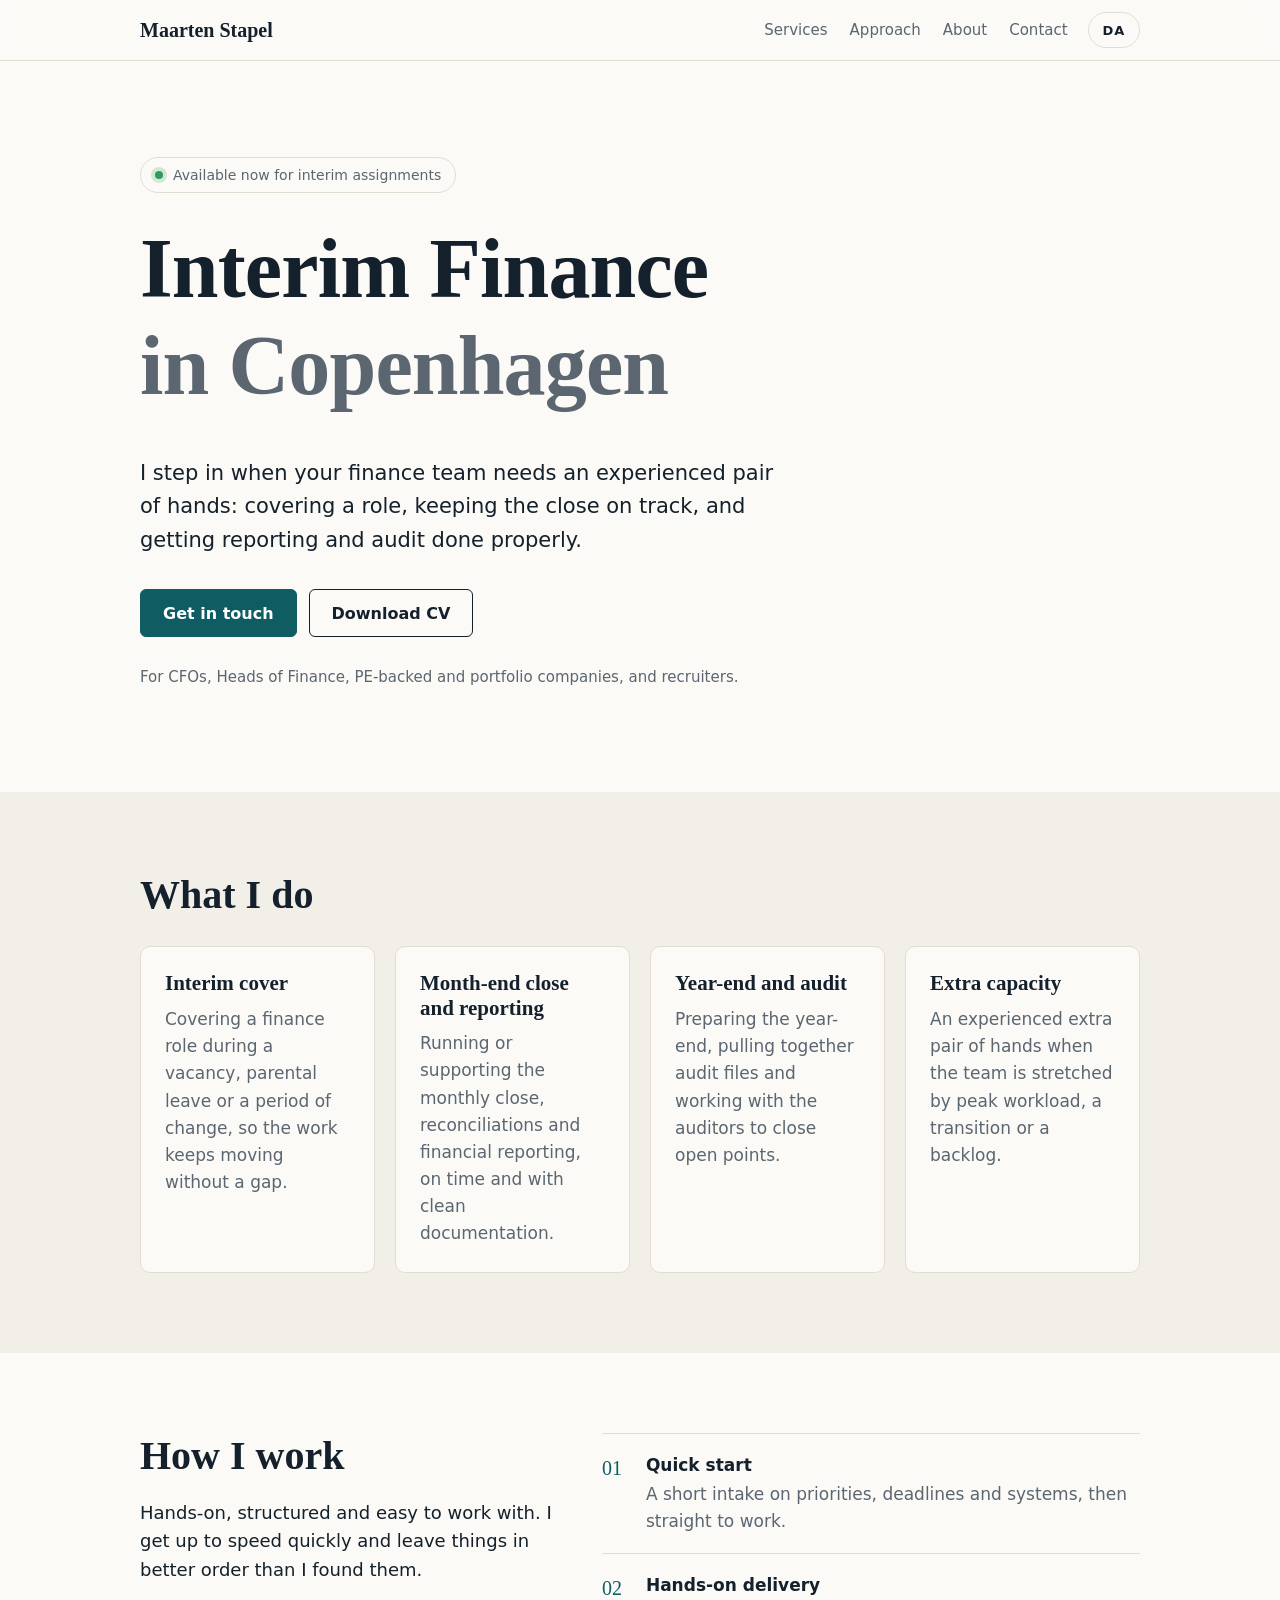
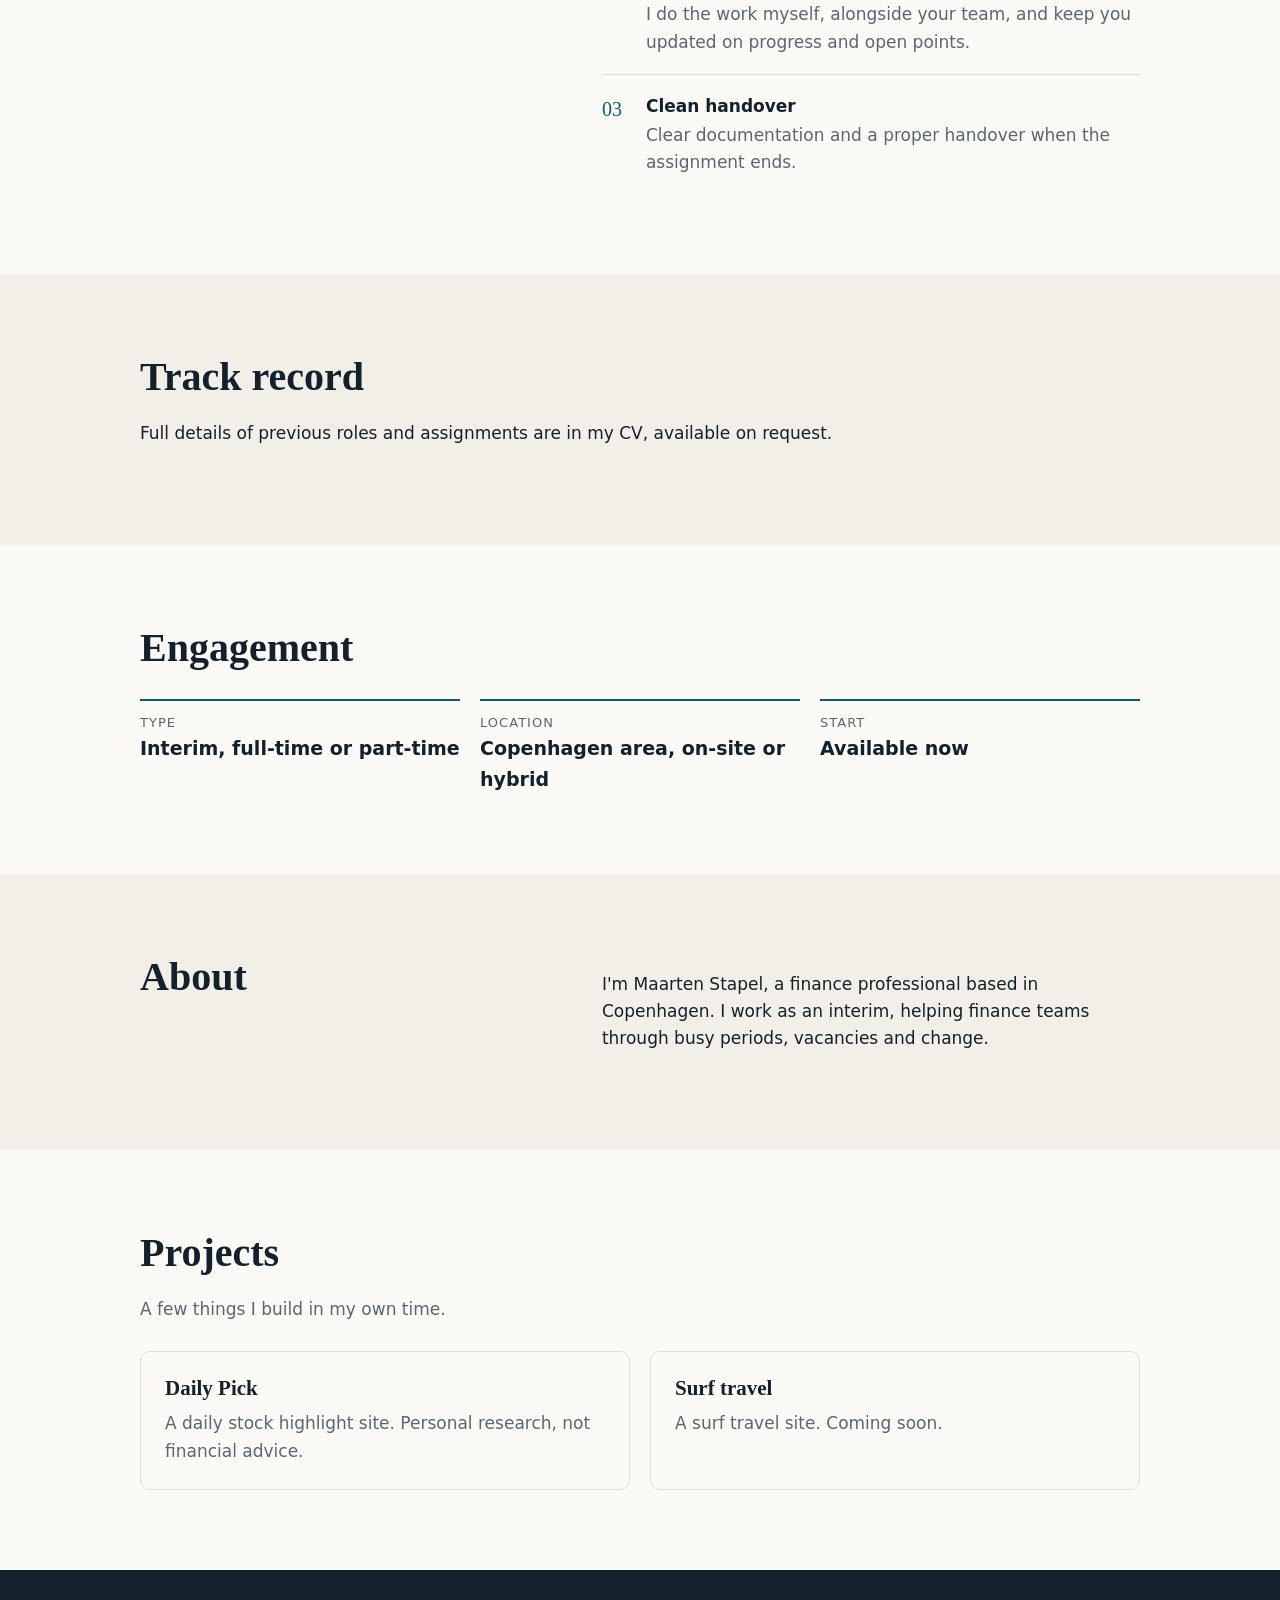
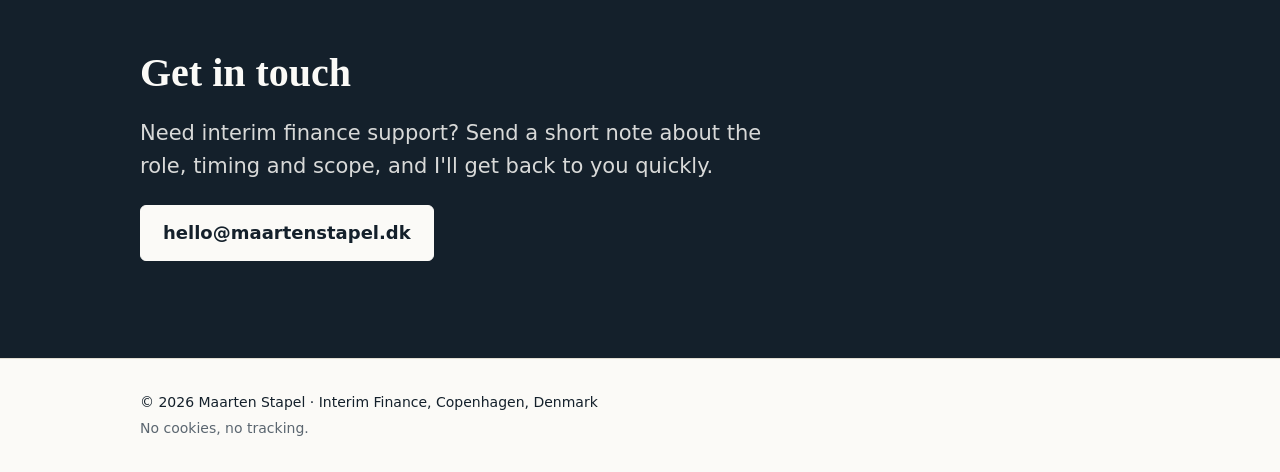
==== index.html @ fed380ad "Build single-page site: EN/DA toggle, SEO, Cloudflare Pages ready Co-Authored-By: Claude Opus 5.5 <n" ====
<!doctype html>
<html lang="en">
<head>
<meta charset="utf-8">
<meta name="viewport" content="width=device-width, initial-scale=1">
<title>Maarten Stapel | Interim Finance in Copenhagen, Denmark</title>
<meta name="description" content="Maarten Stapel, interim finance professional in Copenhagen. Hands-on interim cover for month-end close, financial reporting and year-end audit. Available now. Interim økonomichef / controller, København.">
<link rel="canonical" href="https://maartenstapel.dk/">
<link rel="alternate" hreflang="en" href="https://maartenstapel.dk/">
<link rel="alternate" hreflang="da" href="https://maartenstapel.dk/?lang=da">
<link rel="alternate" hreflang="x-default" href="https://maartenstapel.dk/">
<meta name="theme-color" content="#0f2b3d">
<meta property="og:type" content="website">
<meta property="og:url" content="https://maartenstapel.dk/">
<meta property="og:title" content="Maarten Stapel | Interim Finance, Copenhagen">
<meta property="og:description" content="Hands-on interim finance support in Copenhagen and across Denmark. Available now.">
<meta property="og:locale" content="en_GB">
<meta property="og:locale:alternate" content="da_DK">
<link rel="icon" href="/favicon.svg" type="image/svg+xml">
<link rel="stylesheet" href="/assets/style.css">
<script type="application/ld+json">
{
  "@context": "https://schema.org",
  "@graph": [
    {
      "@type": "Person",
      "@id": "https://maartenstapel.dk/#person",
      "name": "Maarten Stapel",
      "jobTitle": "Interim Finance Professional",
      "url": "https://maartenstapel.dk/",
      "email": "mailto:hello@maartenstapel.dk",
      "address": {"@type": "PostalAddress", "addressLocality": "Copenhagen", "addressCountry": "DK"},
      "knowsAbout": ["Interim finance", "Financial reporting", "Month-end close", "Year-end audit", "Controlling"]
    },
    {
      "@type": "ProfessionalService",
      "@id": "https://maartenstapel.dk/#service",
      "name": "Maarten Stapel – Interim Finance",
      "alternateName": "Maarten Stapel – Interim økonomi",
      "url": "https://maartenstapel.dk/",
      "email": "hello@maartenstapel.dk",
      "founder": {"@id": "https://maartenstapel.dk/#person"},
      "address": {"@type": "PostalAddress", "addressLocality": "Copenhagen", "addressCountry": "DK"},
      "areaServed": [{"@type": "City", "name": "Copenhagen"}, {"@type": "Country", "name": "Denmark"}],
      "serviceType": ["Interim finance", "Interim controller", "Interim økonomichef", "Financial reporting", "Month-end close support"]
    }
  ]
}
</script>
</head>
<body>
<a class="skip" href="#main" data-i18n="skip">Skip to content</a>

<header class="site-header">
  <div class="wrap bar">
    <a class="brand" href="#top" aria-label="Maarten Stapel, home">Maarten Stapel</a>
    <nav class="nav" aria-label="Main">
      <a href="#services" data-i18n="nav.services">Services</a>
      <a href="#approach" data-i18n="nav.approach">Approach</a>
      <a href="#about" data-i18n="nav.about">About</a>
      <a href="#contact" data-i18n="nav.contact">Contact</a>
    </nav>
    <button class="lang" id="lang-toggle" type="button" aria-label="Skift til dansk">DA</button>
  </div>
</header>

<main id="main">
  <section class="hero" id="top">
    <div class="wrap">
      <p class="status"><span class="dot" aria-hidden="true"></span><span data-i18n="hero.status">Available now for interim assignments</span></p>
      <h1><span data-i18n="hero.h1a">Interim Finance</span><br><span class="muted" data-i18n="hero.h1b">in Copenhagen</span></h1>
      <p class="lead" data-i18n="hero.lead">I step in when your finance team needs an experienced pair of hands: covering a role, keeping the close on track, and getting reporting and audit done properly.</p>
      <div class="ctas">
        <a class="btn primary" href="#contact" data-i18n="cta.contact">Get in touch</a>
        <a class="btn" id="cv-link" href="mailto:hello@maartenstapel.dk?subject=CV%20request" data-i18n="cta.cv">Download CV</a>
      </div>
      <p class="who" data-i18n="hero.who">For CFOs, Heads of Finance, PE-backed and portfolio companies, and recruiters.</p>
    </div>
  </section>

  <section id="services" class="band">
    <div class="wrap">
      <h2 data-i18n="services.h">What I do</h2>
      <div class="grid">
        <article class="card">
          <h3 data-i18n="services.1h">Interim cover</h3>
          <p data-i18n="services.1p">Covering a finance role during a vacancy, parental leave or a period of change, so the work keeps moving without a gap.</p>
        </article>
        <article class="card">
          <h3 data-i18n="services.2h">Month-end close and reporting</h3>
          <p data-i18n="services.2p">Running or supporting the monthly close, reconciliations and financial reporting, on time and with clean documentation.</p>
        </article>
        <article class="card">
          <h3 data-i18n="services.3h">Year-end and audit</h3>
          <p data-i18n="services.3p">Preparing the year-end, pulling together audit files and working with the auditors to close open points.</p>
        </article>
        <article class="card">
          <h3 data-i18n="services.4h">Extra capacity</h3>
          <p data-i18n="services.4p">An experienced extra pair of hands when the team is stretched by peak workload, a transition or a backlog.</p>
        </article>
      </div>
    </div>
  </section>

  <section id="approach">
    <div class="wrap two">
      <div>
        <h2 data-i18n="approach.h">How I work</h2>
        <p class="lead-s" data-i18n="approach.lead">Hands-on, structured and easy to work with. I get up to speed quickly and leave things in better order than I found them.</p>
      </div>
      <ol class="steps">
        <li><strong data-i18n="approach.1h">Quick start</strong><span data-i18n="approach.1p">A short intake on priorities, deadlines and systems, then straight to work.</span></li>
        <li><strong data-i18n="approach.2h">Hands-on delivery</strong><span data-i18n="approach.2p">I do the work myself, alongside your team, and keep you updated on progress and open points.</span></li>
        <li><strong data-i18n="approach.3h">Clean handover</strong><span data-i18n="approach.3p">Clear documentation and a proper handover when the assignment ends.</span></li>
      </ol>
    </div>
  </section>

  <section id="track" class="band">
    <div class="wrap">
      <h2 data-i18n="track.h">Track record</h2>
      <!-- TODO: fill from brief/CV. Real roles only, no invented clients or testimonials. -->
      <p data-i18n="track.p">Full details of previous roles and assignments are in my CV, available on request.</p>
    </div>
  </section>

  <section id="engagement">
    <div class="wrap">
      <h2 data-i18n="eng.h">Engagement</h2>
      <div class="grid three">
        <div class="fact"><span class="k" data-i18n="eng.1k">Type</span><span class="v" data-i18n="eng.1v">Interim, full-time or part-time</span></div>
        <div class="fact"><span class="k" data-i18n="eng.2k">Location</span><span class="v" data-i18n="eng.2v">Copenhagen area, on-site or hybrid</span></div>
        <div class="fact"><span class="k" data-i18n="eng.3k">Start</span><span class="v" data-i18n="eng.3v">Available now</span></div>
      </div>
    </div>
  </section>

  <section id="about" class="band">
    <div class="wrap two">
      <div>
        <h2 data-i18n="about.h">About</h2>
      </div>
      <div>
        <!-- TODO: replace with bio from brief; add photo at /assets/maarten.jpg -->
        <p data-i18n="about.p1">I'm Maarten Stapel, a finance professional based in Copenhagen. I work as an interim, helping finance teams through busy periods, vacancies and change.</p>
      </div>
    </div>
  </section>

  <section id="projects">
    <div class="wrap">
      <h2 data-i18n="projects.h">Projects</h2>
      <p class="muted" data-i18n="projects.p">A few things I build in my own time.</p>
      <div class="grid">
        <!-- TODO: add live URL of the investing site -->
        <article class="card small">
          <h3 data-i18n="projects.1h">Daily Pick</h3>
          <p data-i18n="projects.1p">A daily stock highlight site. Personal research, not financial advice.</p>
        </article>
        <article class="card small">
          <h3 data-i18n="projects.2h">Surf travel</h3>
          <p data-i18n="projects.2p">A surf travel site. Coming soon.</p>
        </article>
      </div>
    </div>
  </section>

  <section id="contact" class="contact">
    <div class="wrap">
      <h2 data-i18n="contact.h">Get in touch</h2>
      <p class="lead" data-i18n="contact.p">Need interim finance support? Send a short note about the role, timing and scope, and I'll get back to you quickly.</p>
      <p><a class="btn primary big" href="mailto:hello@maartenstapel.dk">hello@maartenstapel.dk</a></p>
    </div>
  </section>
</main>

<footer class="site-footer">
  <div class="wrap">
    <p>© <span id="y">2026</span> Maarten Stapel · <span data-i18n="footer.loc">Interim Finance, Copenhagen, Denmark</span></p>
    <p class="muted" data-i18n="footer.privacy">No cookies, no tracking.</p>
  </div>
</footer>

<script src="/assets/i18n.js" defer></script>
</body>
</html>
---- assets/style.css ----
:root{
  --bg:#fbfaf7; --bg2:#f2efe8; --ink:#14202b; --muted:#5b6670; --line:#e2ddd2;
  --accent:#0f5c63; --accent-ink:#fff; --dot:#2e9d5b;
  --serif:"Iowan Old Style","Palatino Linotype",Palatino,Georgia,serif;
  --sans:system-ui,-apple-system,"Segoe UI",Roboto,Helvetica,Arial,sans-serif;
}
@media (prefers-color-scheme:dark){:root{
  --bg:#10171d; --bg2:#151e26; --ink:#e9edf0; --muted:#9aa6b0; --line:#25313b;
  --accent:#5fb7b9; --accent-ink:#0b1216;
}}
*{box-sizing:border-box}
html{scroll-behavior:smooth;-webkit-text-size-adjust:100%}
body{margin:0;background:var(--bg);color:var(--ink);font:17px/1.6 var(--sans)}
a{color:var(--accent)}
.wrap{max-width:1040px;margin:0 auto;padding:0 20px}
.skip{position:absolute;left:-999px}.skip:focus{left:12px;top:12px;background:var(--bg);padding:8px;z-index:9}
.site-header{position:sticky;top:0;z-index:5;background:color-mix(in srgb,var(--bg) 88%,transparent);backdrop-filter:blur(8px);border-bottom:1px solid var(--line)}
.bar{display:flex;align-items:center;gap:20px;height:60px}
.brand{font-family:var(--serif);font-size:20px;font-weight:600;color:var(--ink);text-decoration:none;margin-right:auto}
.nav{display:flex;gap:22px}
.nav a{color:var(--muted);text-decoration:none;font-size:15px}.nav a:hover{color:var(--ink)}
.lang{font:600 13px var(--sans);letter-spacing:.06em;border:1px solid var(--line);background:transparent;color:var(--ink);border-radius:999px;padding:7px 14px;cursor:pointer;min-height:36px}
.lang:hover{border-color:var(--accent)}
section{padding:80px 0}
.band{background:var(--bg2)}
h1,h2,h3{font-family:var(--serif);font-weight:600;line-height:1.15;margin:0 0 .5em}
h1{font-size:clamp(42px,8vw,84px);letter-spacing:-.01em}
h2{font-size:clamp(28px,4vw,40px)}
h3{font-size:21px}
.muted{color:var(--muted)}
.hero{padding:96px 0 88px}
.status{display:inline-flex;align-items:center;gap:10px;font-size:14px;color:var(--muted);border:1px solid var(--line);border-radius:999px;padding:6px 14px;margin:0 0 28px}
.dot{width:8px;height:8px;border-radius:50%;background:var(--dot);box-shadow:0 0 0 4px color-mix(in srgb,var(--dot) 20%,transparent)}
.lead{font-size:clamp(18px,2.2vw,21px);max-width:640px;color:var(--ink)}
.lead-s{font-size:18px}
.who{color:var(--muted);font-size:15px;margin-top:28px}
.ctas{display:flex;flex-wrap:wrap;gap:12px;margin-top:32px}
.btn{display:inline-flex;align-items:center;justify-content:center;min-height:48px;padding:0 22px;border-radius:6px;border:1px solid var(--ink);color:var(--ink);text-decoration:none;font-weight:600;font-size:16px}
.btn:hover{background:color-mix(in srgb,var(--ink) 6%,transparent)}
.btn.primary{background:var(--accent);border-color:var(--accent);color:var(--accent-ink)}
.btn.primary:hover{filter:brightness(1.08)}
.btn.big{font-size:18px;min-height:56px}
.grid{display:grid;grid-template-columns:repeat(auto-fit,minmax(220px,1fr));gap:20px;margin-top:28px}
.grid.three{grid-template-columns:repeat(auto-fit,minmax(200px,1fr))}
.card{background:var(--bg);border:1px solid var(--line);border-radius:10px;padding:24px}
.band .card{background:var(--bg)}
.card p{margin:0;color:var(--muted)}
.card a{text-decoration:none}
.two{display:grid;grid-template-columns:1fr 1.3fr;gap:48px}
.steps{list-style:none;counter-reset:s;margin:0;padding:0}
.steps li{counter-increment:s;display:grid;grid-template-columns:44px 1fr;row-gap:2px;padding:18px 0;border-top:1px solid var(--line)}
.steps li::before{content:counter(s,decimal-leading-zero);grid-row:span 2;font-family:var(--serif);color:var(--accent);font-size:20px}
.steps span{color:var(--muted)}
.fact{border-top:2px solid var(--accent);padding-top:12px;display:flex;flex-direction:column}
.fact .k{font-size:13px;text-transform:uppercase;letter-spacing:.08em;color:var(--muted)}
.fact .v{font-size:19px;font-weight:600}
.contact{background:var(--ink);color:var(--bg)}
.contact .lead{color:var(--bg);opacity:.85}
.contact .btn.primary{background:var(--bg);color:var(--ink);border-color:var(--bg)}
.site-footer{padding:28px 0;font-size:14px;border-top:1px solid var(--line)}
.site-footer p{margin:4px 0}
@media (max-width:720px){
  .nav{display:none}
  section{padding:56px 0}
  .hero{padding:56px 0}
  .two{grid-template-columns:1fr;gap:8px}
  .ctas .btn{flex:1 1 100%}
}
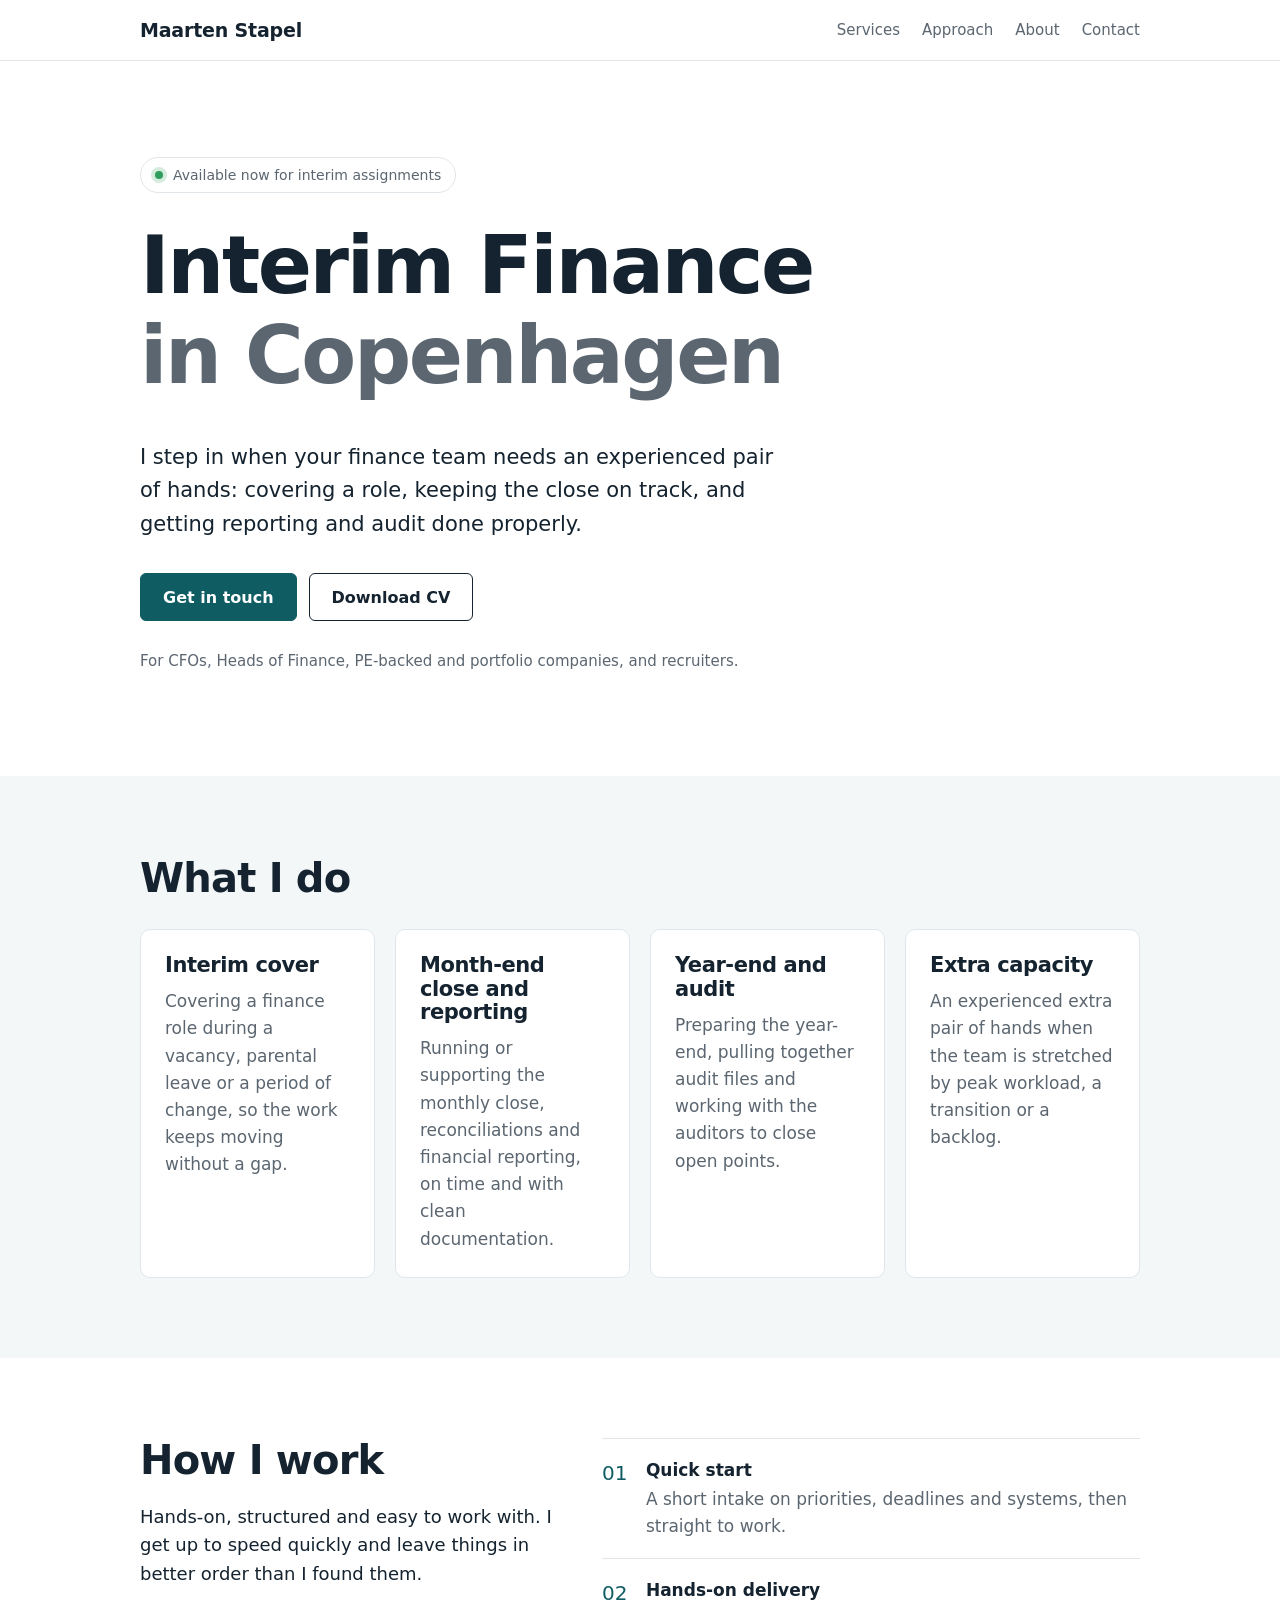
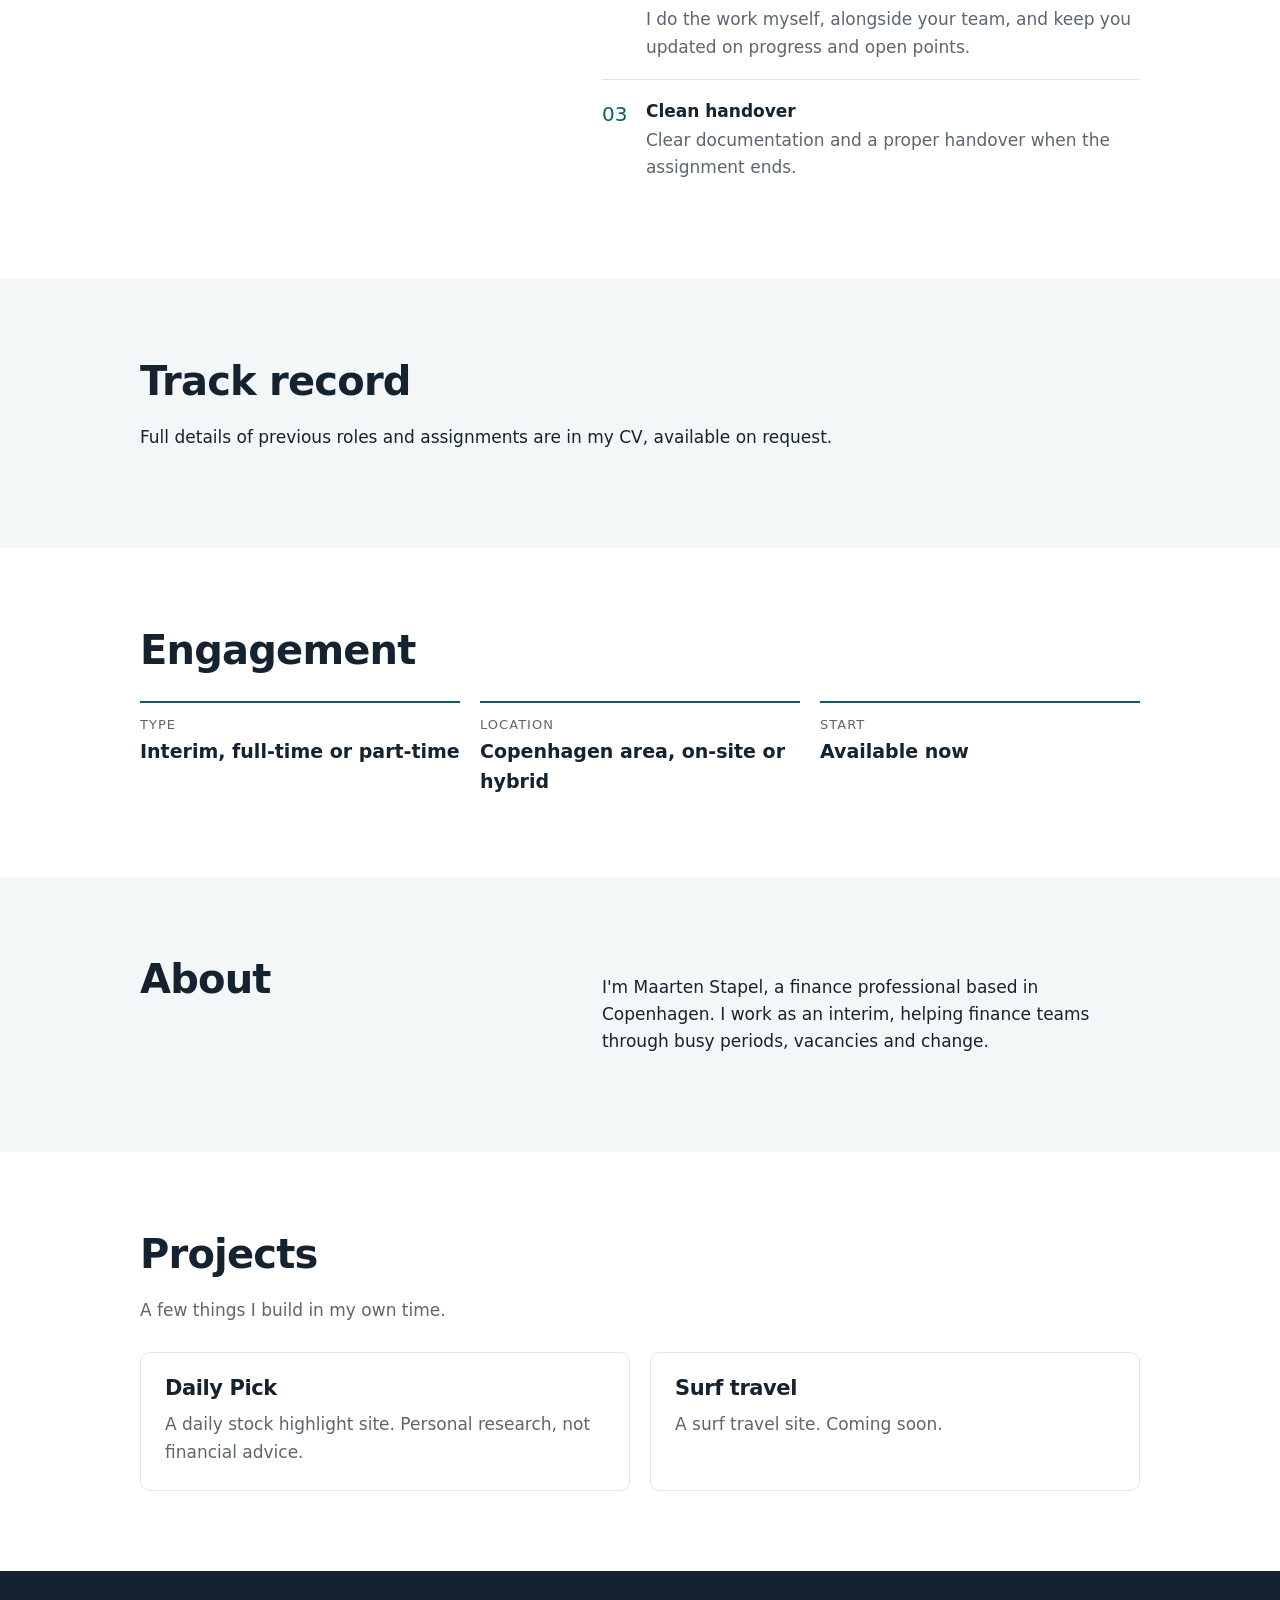
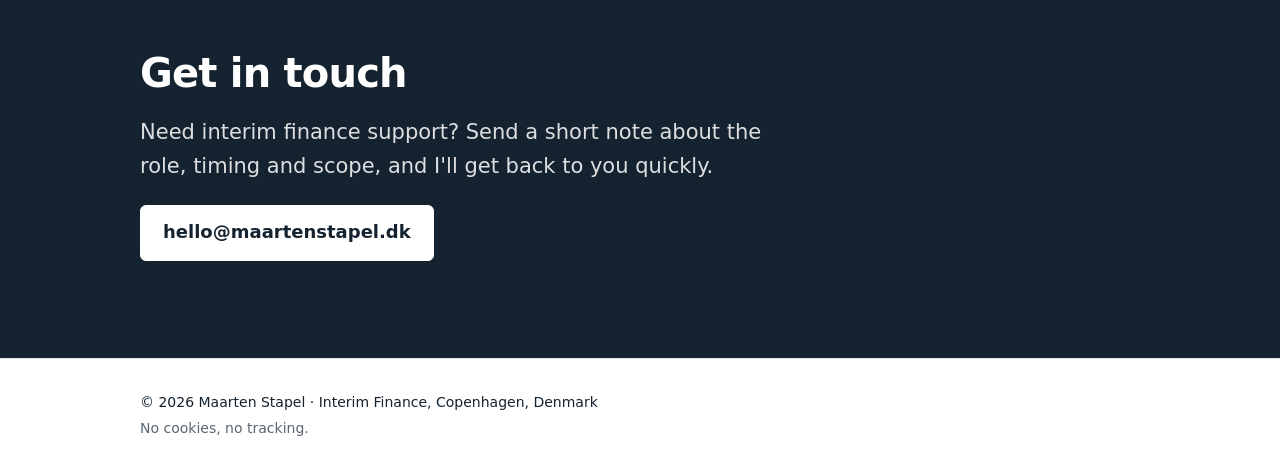
==== commit e5008645: "Apply visual identity (white, navy, teal, one sans font); launch English-only, hide DA toggle Co-Aut" ====
--- a/index.html
+++ b/index.html
@@ -4,18 +4,14 @@
 <meta charset="utf-8">
 <meta name="viewport" content="width=device-width, initial-scale=1">
 <title>Maarten Stapel | Interim Finance in Copenhagen, Denmark</title>
-<meta name="description" content="Maarten Stapel, interim finance professional in Copenhagen. Hands-on interim cover for month-end close, financial reporting and year-end audit. Available now. Interim økonomichef / controller, København.">
+<meta name="description" content="Maarten Stapel, interim finance professional in Copenhagen. Hands-on interim cover for month-end close, financial reporting and year-end audit. Available now.">
 <link rel="canonical" href="https://maartenstapel.dk/">
-<link rel="alternate" hreflang="en" href="https://maartenstapel.dk/">
-<link rel="alternate" hreflang="da" href="https://maartenstapel.dk/?lang=da">
-<link rel="alternate" hreflang="x-default" href="https://maartenstapel.dk/">
 <meta name="theme-color" content="#0f2b3d">
 <meta property="og:type" content="website">
 <meta property="og:url" content="https://maartenstapel.dk/">
 <meta property="og:title" content="Maarten Stapel | Interim Finance, Copenhagen">
 <meta property="og:description" content="Hands-on interim finance support in Copenhagen and across Denmark. Available now.">
 <meta property="og:locale" content="en_GB">
-<meta property="og:locale:alternate" content="da_DK">
 <link rel="icon" href="/favicon.svg" type="image/svg+xml">
 <link rel="stylesheet" href="/assets/style.css">
 <script type="application/ld+json">
@@ -60,7 +56,8 @@
       <a href="#about" data-i18n="nav.about">About</a>
       <a href="#contact" data-i18n="nav.contact">Contact</a>
     </nav>
-    <button class="lang" id="lang-toggle" type="button" aria-label="Skift til dansk">DA</button>
+    <!-- DA toggle hidden until Danish copy is reviewed: remove "hidden" and restore hreflang/sitemap alternates -->
+    <button class="lang" id="lang-toggle" hidden type="button" aria-label="Skift til dansk">DA</button>
   </div>
 </header>
 
--- a/assets/style.css
+++ b/assets/style.css
@@ -1,7 +1,6 @@
 :root{
-  --bg:#fbfaf7; --bg2:#f2efe8; --ink:#14202b; --muted:#5b6670; --line:#e2ddd2;
+  --bg:#ffffff; --bg2:#f4f7f8; --ink:#14232f; --muted:#5b6670; --line:#e1e6ea;
   --accent:#0f5c63; --accent-ink:#fff; --dot:#2e9d5b;
-  --serif:"Iowan Old Style","Palatino Linotype",Palatino,Georgia,serif;
   --sans:system-ui,-apple-system,"Segoe UI",Roboto,Helvetica,Arial,sans-serif;
 }
 @media (prefers-color-scheme:dark){:root{
@@ -16,15 +15,15 @@
 .skip{position:absolute;left:-999px}.skip:focus{left:12px;top:12px;background:var(--bg);padding:8px;z-index:9}
 .site-header{position:sticky;top:0;z-index:5;background:color-mix(in srgb,var(--bg) 88%,transparent);backdrop-filter:blur(8px);border-bottom:1px solid var(--line)}
 .bar{display:flex;align-items:center;gap:20px;height:60px}
-.brand{font-family:var(--serif);font-size:20px;font-weight:600;color:var(--ink);text-decoration:none;margin-right:auto}
+.brand{font-family:var(--sans);font-size:19px;font-weight:700;letter-spacing:-.01em;color:var(--ink);text-decoration:none;margin-right:auto}
 .nav{display:flex;gap:22px}
 .nav a{color:var(--muted);text-decoration:none;font-size:15px}.nav a:hover{color:var(--ink)}
 .lang{font:600 13px var(--sans);letter-spacing:.06em;border:1px solid var(--line);background:transparent;color:var(--ink);border-radius:999px;padding:7px 14px;cursor:pointer;min-height:36px}
 .lang:hover{border-color:var(--accent)}
 section{padding:80px 0}
 .band{background:var(--bg2)}
-h1,h2,h3{font-family:var(--serif);font-weight:600;line-height:1.15;margin:0 0 .5em}
-h1{font-size:clamp(42px,8vw,84px);letter-spacing:-.01em}
+h1,h2,h3{font-family:var(--sans);font-weight:700;line-height:1.12;letter-spacing:-.02em;margin:0 0 .5em}
+h1{font-size:clamp(40px,7.5vw,80px);letter-spacing:-.03em}
 h2{font-size:clamp(28px,4vw,40px)}
 h3{font-size:21px}
 .muted{color:var(--muted)}
@@ -49,7 +48,7 @@
 .two{display:grid;grid-template-columns:1fr 1.3fr;gap:48px}
 .steps{list-style:none;counter-reset:s;margin:0;padding:0}
 .steps li{counter-increment:s;display:grid;grid-template-columns:44px 1fr;row-gap:2px;padding:18px 0;border-top:1px solid var(--line)}
-.steps li::before{content:counter(s,decimal-leading-zero);grid-row:span 2;font-family:var(--serif);color:var(--accent);font-size:20px}
+.steps li::before{content:counter(s,decimal-leading-zero);grid-row:span 2;font-family:var(--sans);color:var(--accent);font-size:20px}
 .steps span{color:var(--muted)}
 .fact{border-top:2px solid var(--accent);padding-top:12px;display:flex;flex-direction:column}
 .fact .k{font-size:13px;text-transform:uppercase;letter-spacing:.08em;color:var(--muted)}
@@ -66,3 +65,4 @@
   .two{grid-template-columns:1fr;gap:8px}
   .ctas .btn{flex:1 1 100%}
 }
+.lang[hidden]{display:none}
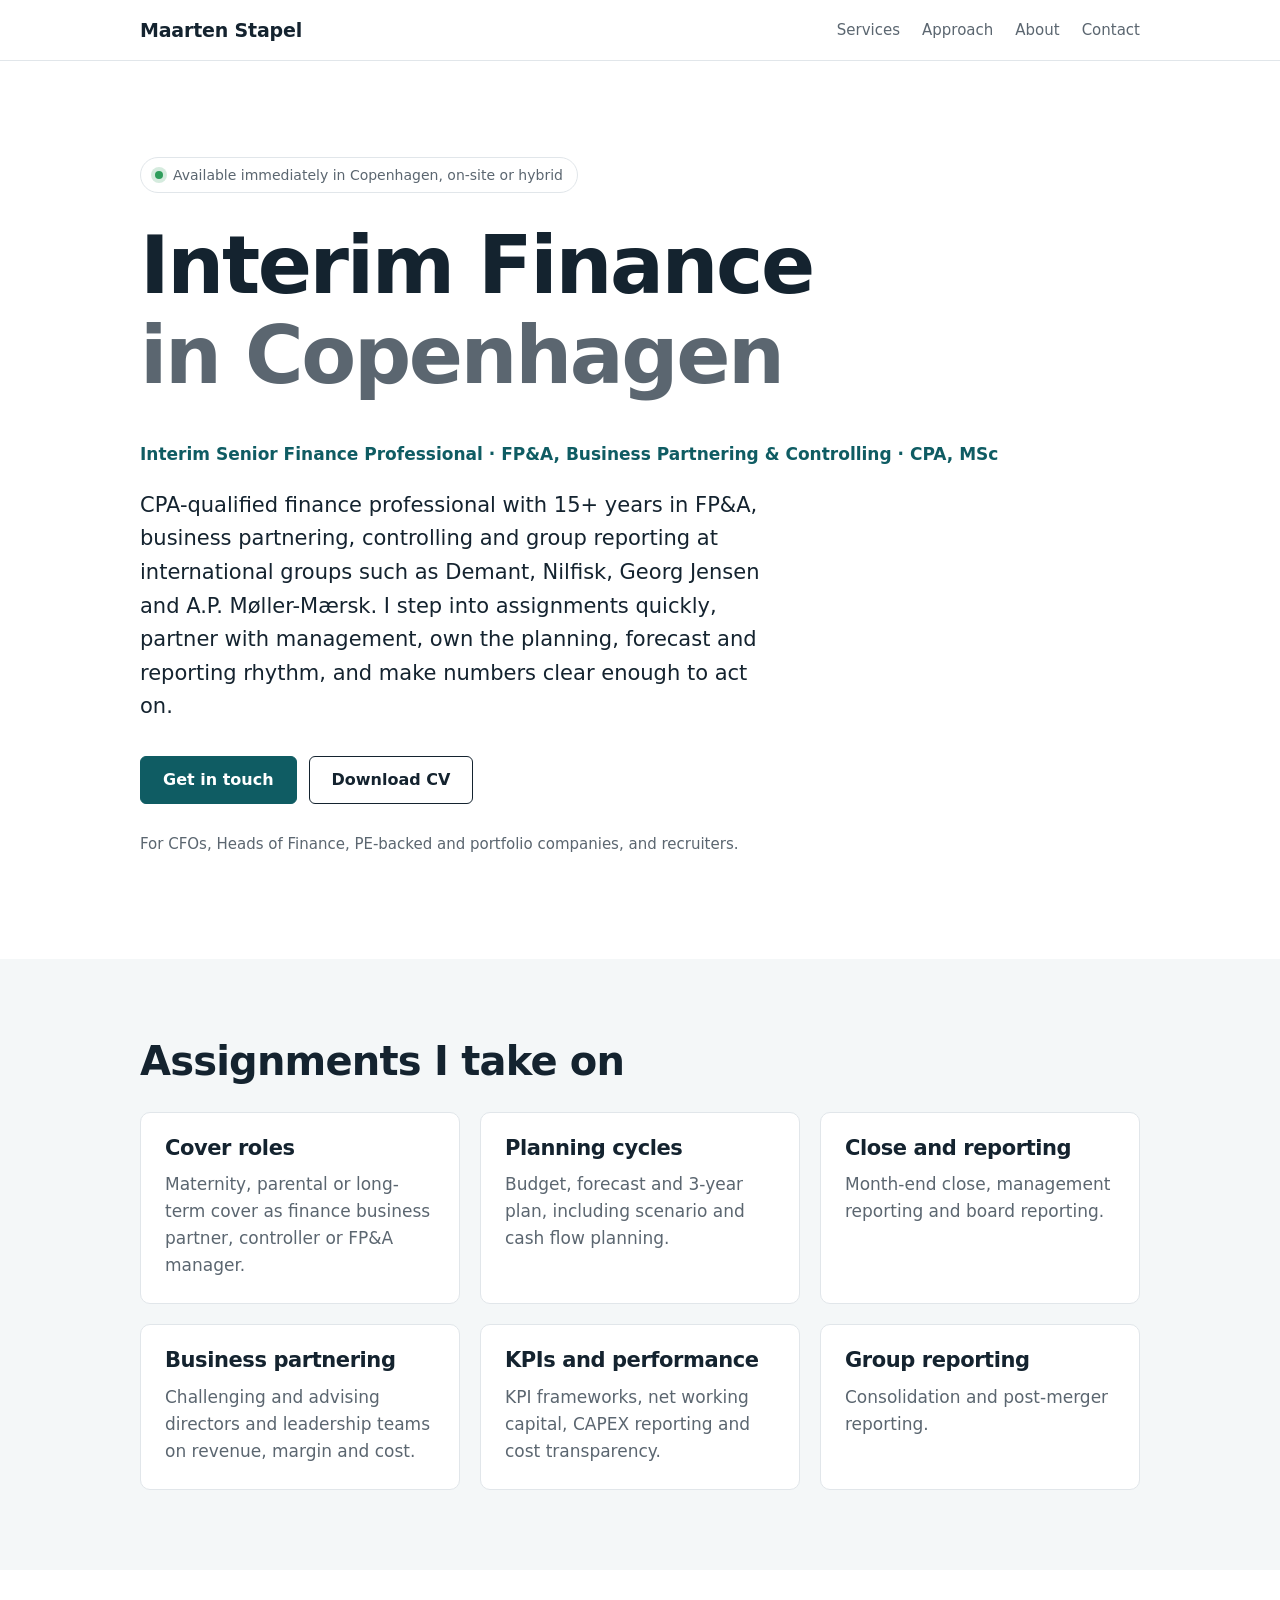
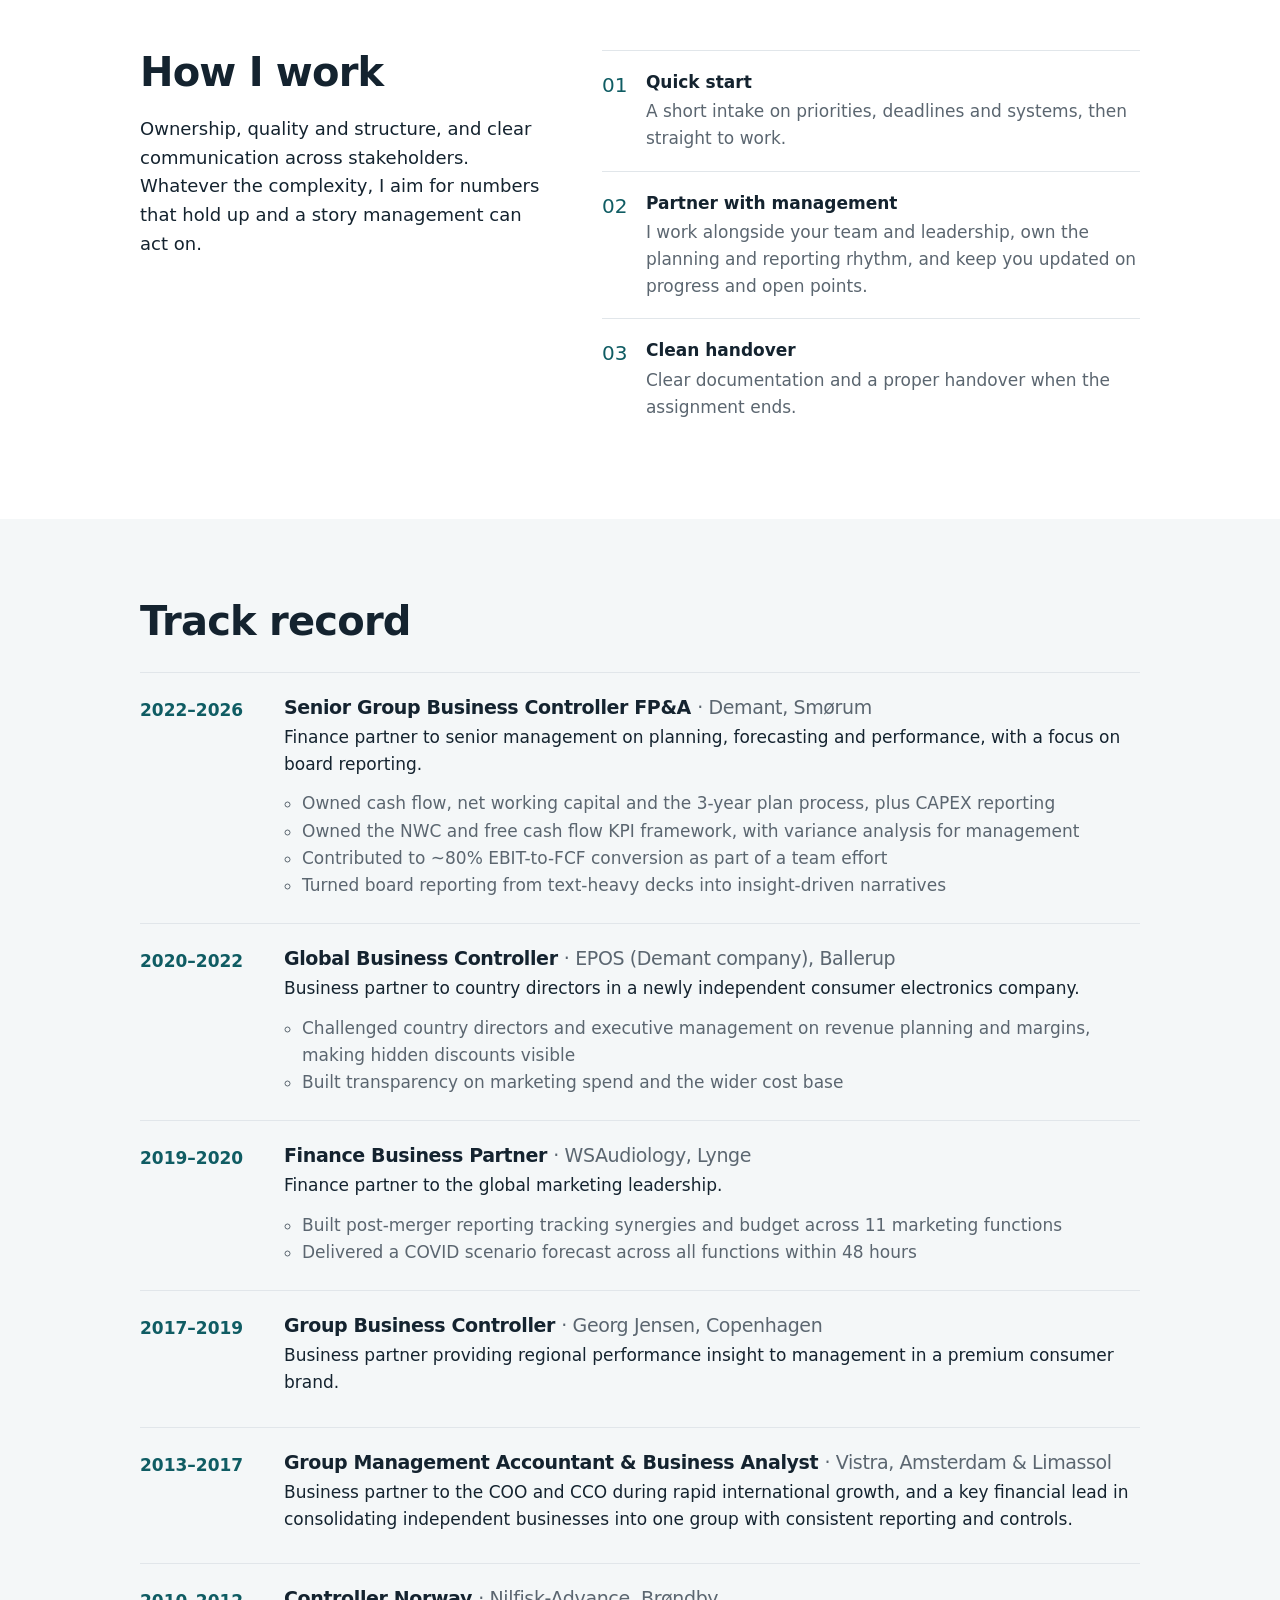
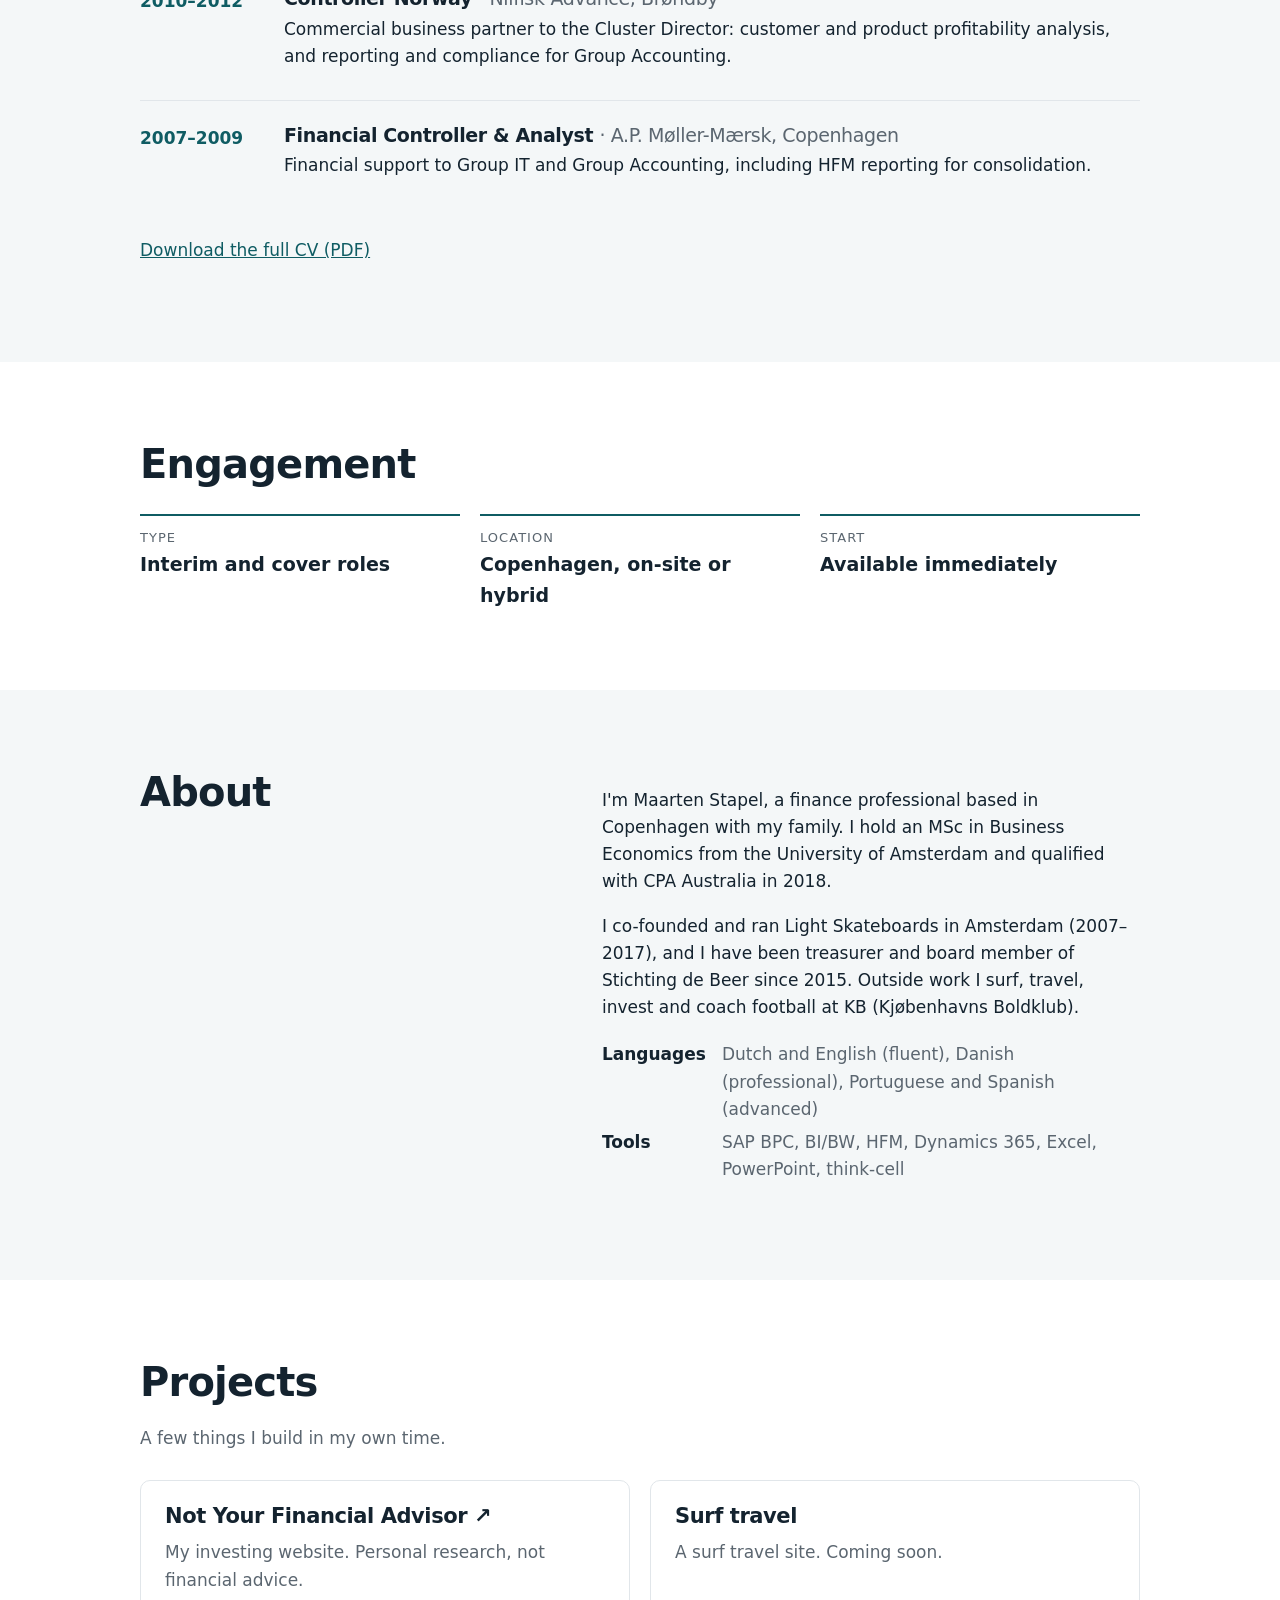
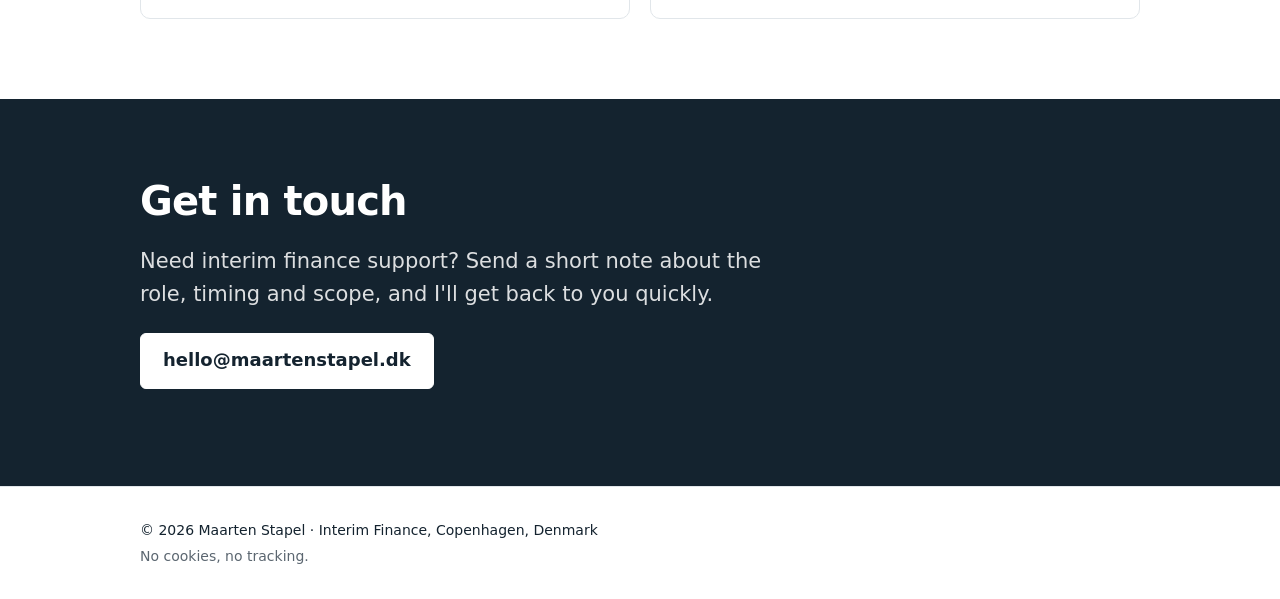
==== commit bab0b583: "Add CV download and fill content from the CV What: Download CV now serves assets/Maarten-Stapel-CV.p" ====
--- a/index.html
+++ b/index.html
@@ -4,13 +4,13 @@
 <meta charset="utf-8">
 <meta name="viewport" content="width=device-width, initial-scale=1">
 <title>Maarten Stapel | Interim Finance in Copenhagen, Denmark</title>
-<meta name="description" content="Maarten Stapel, interim finance professional in Copenhagen. Hands-on interim cover for month-end close, financial reporting and year-end audit. Available now.">
+<meta name="description" content="Maarten Stapel, interim finance professional in Copenhagen. CPA-qualified interim finance professional in Copenhagen with 15+ years in FP&amp;A, business partnering, controlling and group reporting. Available immediately.">
 <link rel="canonical" href="https://maartenstapel.dk/">
 <meta name="theme-color" content="#0f2b3d">
 <meta property="og:type" content="website">
 <meta property="og:url" content="https://maartenstapel.dk/">
 <meta property="og:title" content="Maarten Stapel | Interim Finance, Copenhagen">
-<meta property="og:description" content="Hands-on interim finance support in Copenhagen and across Denmark. Available now.">
+<meta property="og:description" content="Interim FP&amp;A, business partnering and controlling in Copenhagen. CPA, 15+ years. Available immediately.">
 <meta property="og:locale" content="en_GB">
 <link rel="icon" href="/favicon.svg" type="image/svg+xml">
 <link rel="stylesheet" href="/assets/style.css">
@@ -22,11 +22,14 @@
       "@type": "Person",
       "@id": "https://maartenstapel.dk/#person",
       "name": "Maarten Stapel",
-      "jobTitle": "Interim Finance Professional",
+      "jobTitle": "Interim Senior Finance Professional",
       "url": "https://maartenstapel.dk/",
       "email": "mailto:hello@maartenstapel.dk",
       "address": {"@type": "PostalAddress", "addressLocality": "Copenhagen", "addressCountry": "DK"},
-      "knowsAbout": ["Interim finance", "Financial reporting", "Month-end close", "Year-end audit", "Controlling"]
+      "knowsLanguage": ["nl", "en", "da", "pt", "es"],
+      "alumniOf": {"@type": "CollegeOrUniversity", "name": "University of Amsterdam"},
+      "hasCredential": {"@type": "EducationalOccupationalCredential", "name": "CPA Australia"},
+      "knowsAbout": ["Interim finance", "FP&A", "Business partnering", "Controlling", "Budget and forecast", "Month-end close", "Management reporting", "Group reporting and consolidation", "Net working capital", "Cash flow planning"]
     },
     {
       "@type": "ProfessionalService",
@@ -38,7 +41,7 @@
       "founder": {"@id": "https://maartenstapel.dk/#person"},
       "address": {"@type": "PostalAddress", "addressLocality": "Copenhagen", "addressCountry": "DK"},
       "areaServed": [{"@type": "City", "name": "Copenhagen"}, {"@type": "Country", "name": "Denmark"}],
-      "serviceType": ["Interim finance", "Interim controller", "Interim økonomichef", "Financial reporting", "Month-end close support"]
+      "serviceType": ["Interim finance", "Interim FP&A manager", "Interim finance business partner", "Interim controller", "Interim økonomichef", "Budget and forecast", "Management and board reporting", "Group reporting and consolidation"]
     }
   ]
 }
@@ -64,12 +67,13 @@
 <main id="main">
   <section class="hero" id="top">
     <div class="wrap">
-      <p class="status"><span class="dot" aria-hidden="true"></span><span data-i18n="hero.status">Available now for interim assignments</span></p>
+      <p class="status"><span class="dot" aria-hidden="true"></span><span data-i18n="hero.status">Available immediately in Copenhagen, on-site or hybrid</span></p>
       <h1><span data-i18n="hero.h1a">Interim Finance</span><br><span class="muted" data-i18n="hero.h1b">in Copenhagen</span></h1>
-      <p class="lead" data-i18n="hero.lead">I step in when your finance team needs an experienced pair of hands: covering a role, keeping the close on track, and getting reporting and audit done properly.</p>
+      <p class="kicker" data-i18n="hero.kicker">Interim Senior Finance Professional · FP&amp;A, Business Partnering &amp; Controlling · CPA, MSc</p>
+      <p class="lead" data-i18n="hero.lead">CPA-qualified finance professional with 15+ years in FP&amp;A, business partnering, controlling and group reporting at international groups such as Demant, Nilfisk, Georg Jensen and A.P. Møller-Mærsk. I step into assignments quickly, partner with management, own the planning, forecast and reporting rhythm, and make numbers clear enough to act on.</p>
       <div class="ctas">
         <a class="btn primary" href="#contact" data-i18n="cta.contact">Get in touch</a>
-        <a class="btn" id="cv-link" href="mailto:hello@maartenstapel.dk?subject=CV%20request" data-i18n="cta.cv">Download CV</a>
+        <a class="btn" id="cv-link" href="/assets/Maarten-Stapel-CV.pdf" download data-i18n="cta.cv">Download CV</a>
       </div>
       <p class="who" data-i18n="hero.who">For CFOs, Heads of Finance, PE-backed and portfolio companies, and recruiters.</p>
     </div>
@@ -77,23 +81,31 @@
 
   <section id="services" class="band">
     <div class="wrap">
-      <h2 data-i18n="services.h">What I do</h2>
-      <div class="grid">
-        <article class="card">
-          <h3 data-i18n="services.1h">Interim cover</h3>
-          <p data-i18n="services.1p">Covering a finance role during a vacancy, parental leave or a period of change, so the work keeps moving without a gap.</p>
-        </article>
-        <article class="card">
-          <h3 data-i18n="services.2h">Month-end close and reporting</h3>
-          <p data-i18n="services.2p">Running or supporting the monthly close, reconciliations and financial reporting, on time and with clean documentation.</p>
-        </article>
-        <article class="card">
-          <h3 data-i18n="services.3h">Year-end and audit</h3>
-          <p data-i18n="services.3p">Preparing the year-end, pulling together audit files and working with the auditors to close open points.</p>
-        </article>
-        <article class="card">
-          <h3 data-i18n="services.4h">Extra capacity</h3>
-          <p data-i18n="services.4p">An experienced extra pair of hands when the team is stretched by peak workload, a transition or a backlog.</p>
+      <h2 data-i18n="services.h">Assignments I take on</h2>
+      <div class="grid six">
+        <article class="card">
+          <h3 data-i18n="services.1h">Cover roles</h3>
+          <p data-i18n="services.1p">Maternity, parental or long-term cover as finance business partner, controller or FP&amp;A manager.</p>
+        </article>
+        <article class="card">
+          <h3 data-i18n="services.2h">Planning cycles</h3>
+          <p data-i18n="services.2p">Budget, forecast and 3-year plan, including scenario and cash flow planning.</p>
+        </article>
+        <article class="card">
+          <h3 data-i18n="services.3h">Close and reporting</h3>
+          <p data-i18n="services.3p">Month-end close, management reporting and board reporting.</p>
+        </article>
+        <article class="card">
+          <h3 data-i18n="services.4h">Business partnering</h3>
+          <p data-i18n="services.4p">Challenging and advising directors and leadership teams on revenue, margin and cost.</p>
+        </article>
+        <article class="card">
+          <h3 data-i18n="services.5h">KPIs and performance</h3>
+          <p data-i18n="services.5p">KPI frameworks, net working capital, CAPEX reporting and cost transparency.</p>
+        </article>
+        <article class="card">
+          <h3 data-i18n="services.6h">Group reporting</h3>
+          <p data-i18n="services.6p">Consolidation and post-merger reporting.</p>
         </article>
       </div>
     </div>
@@ -103,11 +115,11 @@
     <div class="wrap two">
       <div>
         <h2 data-i18n="approach.h">How I work</h2>
-        <p class="lead-s" data-i18n="approach.lead">Hands-on, structured and easy to work with. I get up to speed quickly and leave things in better order than I found them.</p>
+        <p class="lead-s" data-i18n="approach.lead">Ownership, quality and structure, and clear communication across stakeholders. Whatever the complexity, I aim for numbers that hold up and a story management can act on.</p>
       </div>
       <ol class="steps">
         <li><strong data-i18n="approach.1h">Quick start</strong><span data-i18n="approach.1p">A short intake on priorities, deadlines and systems, then straight to work.</span></li>
-        <li><strong data-i18n="approach.2h">Hands-on delivery</strong><span data-i18n="approach.2p">I do the work myself, alongside your team, and keep you updated on progress and open points.</span></li>
+        <li><strong data-i18n="approach.2h">Partner with management</strong><span data-i18n="approach.2p">I work alongside your team and leadership, own the planning and reporting rhythm, and keep you updated on progress and open points.</span></li>
         <li><strong data-i18n="approach.3h">Clean handover</strong><span data-i18n="approach.3p">Clear documentation and a proper handover when the assignment ends.</span></li>
       </ol>
     </div>
@@ -116,8 +128,58 @@
   <section id="track" class="band">
     <div class="wrap">
       <h2 data-i18n="track.h">Track record</h2>
-      <!-- TODO: fill from brief/CV. Real roles only, no invented clients or testimonials. -->
-      <p data-i18n="track.p">Full details of previous roles and assignments are in my CV, available on request.</p>
+      <ol class="timeline">
+        <li>
+          <p class="when">2022–2026</p>
+          <h3>Senior Group Business Controller FP&amp;A <span class="org">· Demant, Smørum</span></h3>
+          <p>Finance partner to senior management on planning, forecasting and performance, with a focus on board reporting.</p>
+          <ul>
+            <li>Owned cash flow, net working capital and the 3-year plan process, plus CAPEX reporting</li>
+            <li>Owned the NWC and free cash flow KPI framework, with variance analysis for management</li>
+            <li>Contributed to ~80% EBIT-to-FCF conversion as part of a team effort</li>
+            <li>Turned board reporting from text-heavy decks into insight-driven narratives</li>
+          </ul>
+        </li>
+        <li>
+          <p class="when">2020–2022</p>
+          <h3>Global Business Controller <span class="org">· EPOS (Demant company), Ballerup</span></h3>
+          <p>Business partner to country directors in a newly independent consumer electronics company.</p>
+          <ul>
+            <li>Challenged country directors and executive management on revenue planning and margins, making hidden discounts visible</li>
+            <li>Built transparency on marketing spend and the wider cost base</li>
+          </ul>
+        </li>
+        <li>
+          <p class="when">2019–2020</p>
+          <h3>Finance Business Partner <span class="org">· WSAudiology, Lynge</span></h3>
+          <p>Finance partner to the global marketing leadership.</p>
+          <ul>
+            <li>Built post-merger reporting tracking synergies and budget across 11 marketing functions</li>
+            <li>Delivered a COVID scenario forecast across all functions within 48 hours</li>
+          </ul>
+        </li>
+        <li>
+          <p class="when">2017–2019</p>
+          <h3>Group Business Controller <span class="org">· Georg Jensen, Copenhagen</span></h3>
+          <p>Business partner providing regional performance insight to management in a premium consumer brand.</p>
+        </li>
+        <li>
+          <p class="when">2013–2017</p>
+          <h3>Group Management Accountant &amp; Business Analyst <span class="org">· Vistra, Amsterdam &amp; Limassol</span></h3>
+          <p>Business partner to the COO and CCO during rapid international growth, and a key financial lead in consolidating independent businesses into one group with consistent reporting and controls.</p>
+        </li>
+        <li>
+          <p class="when">2010–2012</p>
+          <h3>Controller Norway <span class="org">· Nilfisk-Advance, Brøndby</span></h3>
+          <p>Commercial business partner to the Cluster Director: customer and product profitability analysis, and reporting and compliance for Group Accounting.</p>
+        </li>
+        <li>
+          <p class="when">2007–2009</p>
+          <h3>Financial Controller &amp; Analyst <span class="org">· A.P. Møller-Mærsk, Copenhagen</span></h3>
+          <p>Financial support to Group IT and Group Accounting, including HFM reporting for consolidation.</p>
+        </li>
+      </ol>
+      <p><a href="/assets/Maarten-Stapel-CV.pdf" download data-i18n="track.cv">Download the full CV (PDF)</a></p>
     </div>
   </section>
 
@@ -125,9 +187,9 @@
     <div class="wrap">
       <h2 data-i18n="eng.h">Engagement</h2>
       <div class="grid three">
-        <div class="fact"><span class="k" data-i18n="eng.1k">Type</span><span class="v" data-i18n="eng.1v">Interim, full-time or part-time</span></div>
-        <div class="fact"><span class="k" data-i18n="eng.2k">Location</span><span class="v" data-i18n="eng.2v">Copenhagen area, on-site or hybrid</span></div>
-        <div class="fact"><span class="k" data-i18n="eng.3k">Start</span><span class="v" data-i18n="eng.3v">Available now</span></div>
+        <div class="fact"><span class="k" data-i18n="eng.1k">Type</span><span class="v" data-i18n="eng.1v">Interim and cover roles</span></div>
+        <div class="fact"><span class="k" data-i18n="eng.2k">Location</span><span class="v" data-i18n="eng.2v">Copenhagen, on-site or hybrid</span></div>
+        <div class="fact"><span class="k" data-i18n="eng.3k">Start</span><span class="v" data-i18n="eng.3v">Available immediately</span></div>
       </div>
     </div>
   </section>
@@ -138,8 +200,12 @@
         <h2 data-i18n="about.h">About</h2>
       </div>
       <div>
-        <!-- TODO: replace with bio from brief; add photo at /assets/maarten.jpg -->
-        <p data-i18n="about.p1">I'm Maarten Stapel, a finance professional based in Copenhagen. I work as an interim, helping finance teams through busy periods, vacancies and change.</p>
+        <p data-i18n="about.p1">I'm Maarten Stapel, a finance professional based in Copenhagen with my family. I hold an MSc in Business Economics from the University of Amsterdam and qualified with CPA Australia in 2018.</p>
+        <p data-i18n="about.p2">I co-founded and ran Light Skateboards in Amsterdam (2007–2017), and I have been treasurer and board member of Stichting de Beer since 2015. Outside work I surf, travel, invest and coach football at KB (Kjøbenhavns Boldklub).</p>
+        <dl class="facts">
+          <dt data-i18n="about.lang">Languages</dt><dd data-i18n="about.langv">Dutch and English (fluent), Danish (professional), Portuguese and Spanish (advanced)</dd>
+          <dt data-i18n="about.tools">Tools</dt><dd>SAP BPC, BI/BW, HFM, Dynamics 365, Excel, PowerPoint, think-cell</dd>
+        </dl>
       </div>
     </div>
   </section>
@@ -149,11 +215,10 @@
       <h2 data-i18n="projects.h">Projects</h2>
       <p class="muted" data-i18n="projects.p">A few things I build in my own time.</p>
       <div class="grid">
-        <!-- TODO: add live URL of the investing site -->
-        <article class="card small">
-          <h3 data-i18n="projects.1h">Daily Pick</h3>
-          <p data-i18n="projects.1p">A daily stock highlight site. Personal research, not financial advice.</p>
-        </article>
+        <a class="card small link" href="https://notyourfinancialadvisor.com" rel="noopener">
+          <h3>Not Your Financial Advisor <span aria-hidden="true">↗</span></h3>
+          <p data-i18n="projects.1p">My investing website. Personal research, not financial advice.</p>
+        </a>
         <article class="card small">
           <h3 data-i18n="projects.2h">Surf travel</h3>
           <p data-i18n="projects.2p">A surf travel site. Coming soon.</p>
--- a/assets/style.css
+++ b/assets/style.css
@@ -66,3 +66,16 @@
   .ctas .btn{flex:1 1 100%}
 }
 .lang[hidden]{display:none}
+.kicker{font-weight:600;color:var(--accent);margin:0 0 16px}
+.timeline{list-style:none;margin:28px 0;padding:0}
+.timeline>li{display:grid;grid-template-columns:120px 1fr;column-gap:24px;padding:24px 0;border-top:1px solid var(--line)}
+.timeline>li>*{grid-column:2;margin:0 0 6px}
+.timeline .when{grid-column:1;grid-row:1 / span 4;color:var(--accent);font-weight:600;font-variant-numeric:tabular-nums}
+.timeline h3{font-size:19px}
+.timeline .org{font-weight:500;color:var(--muted)}
+.timeline ul{margin:6px 0 0;padding-left:18px;color:var(--muted)}
+.facts{display:grid;grid-template-columns:auto 1fr;gap:6px 16px;margin-top:20px}
+.facts dt{font-weight:600}.facts dd{margin:0;color:var(--muted)}
+a.card.link{color:inherit;display:block;text-decoration:none}a.card.link:hover{border-color:var(--accent)}
+@media (max-width:720px){.timeline>li{grid-template-columns:1fr}.timeline .when{grid-column:1;grid-row:auto}.timeline>li>*{grid-column:1}.facts{grid-template-columns:1fr}}
+.grid.six{grid-template-columns:repeat(auto-fit,minmax(280px,1fr))}
